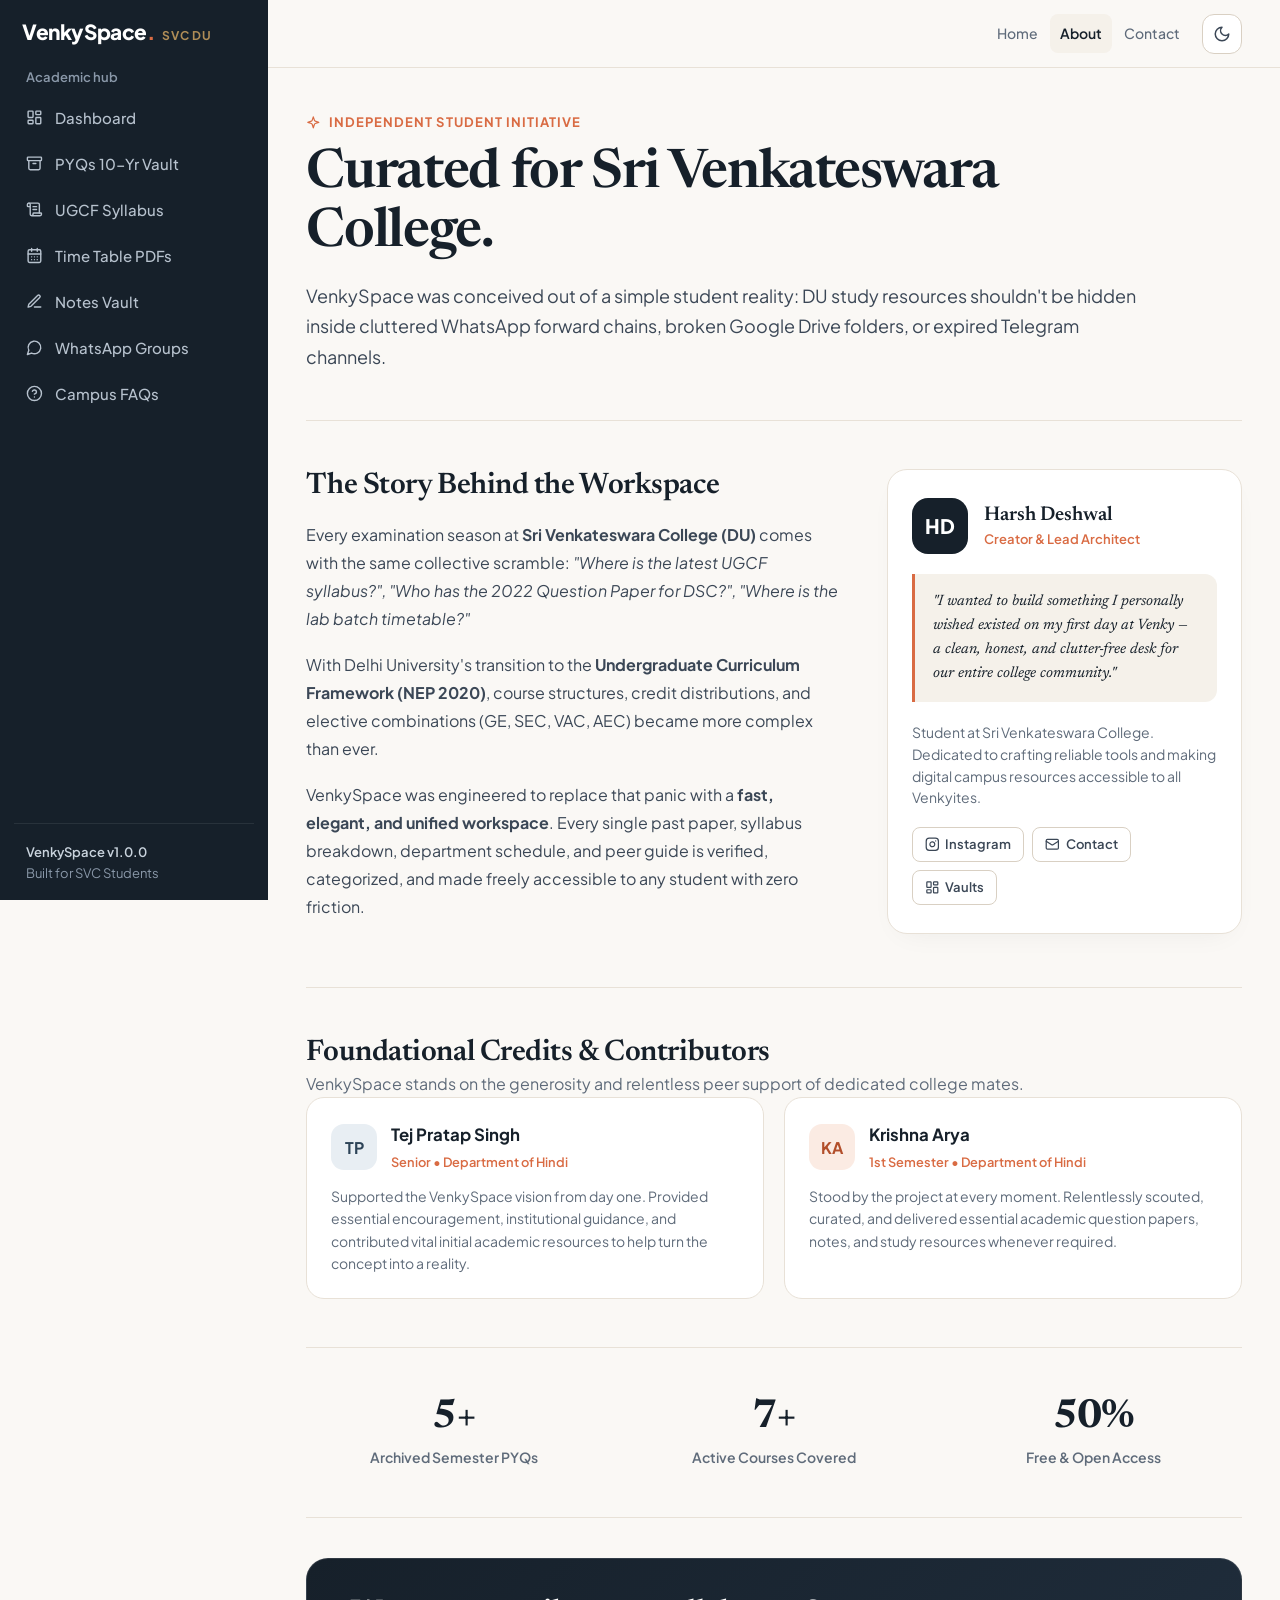
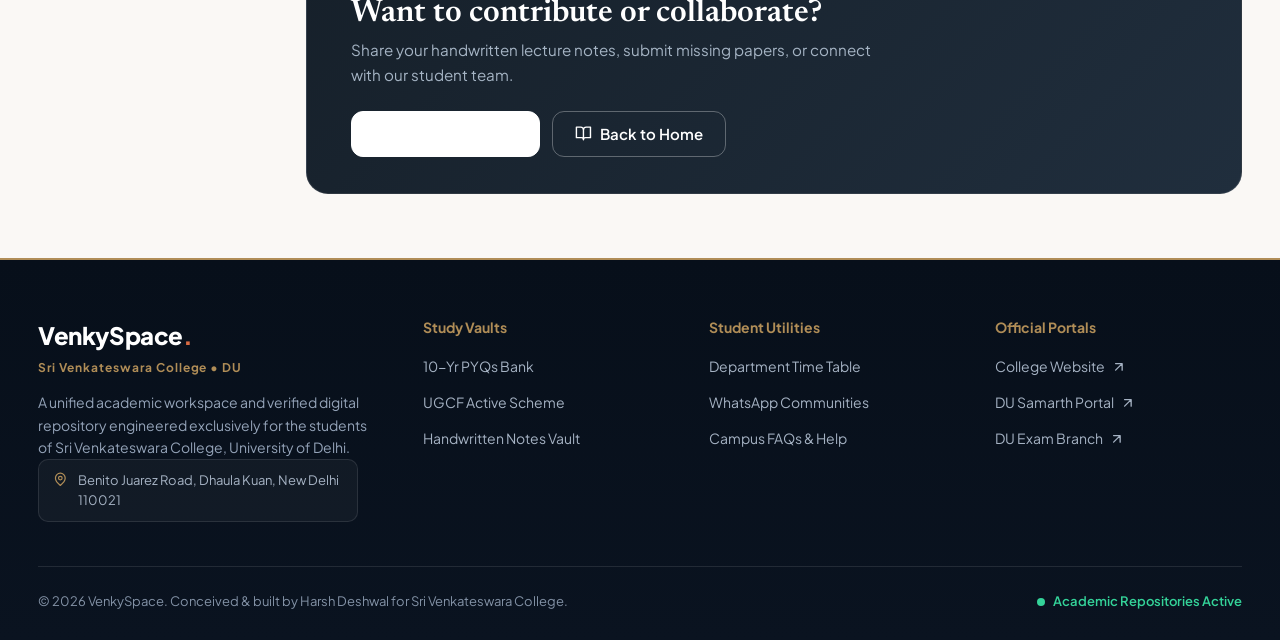
==== academic-resources/about.html @ bae062e0 "Add files via upload" ====
<!DOCTYPE html>
<html lang="en">
<head>
<meta charset="UTF-8">
<meta name="viewport" content="width=device-width, initial-scale=1.0">
<meta name="description" content="Learn about VenkySpace, its creator Harsh Deshwal, and the student team behind Sri Venkateswara College's independent academic workspace.">
<meta name="theme-color" content="#16202A">
<title>About VenkySpace — Built by Harsh Deshwal</title>
<link rel="icon" type="image/x-icon" href="../assets/favicon.ico">
<link rel="preconnect" href="https://fonts.googleapis.com">
<link rel="preconnect" href="https://fonts.gstatic.com" crossorigin>
<link href="https://fonts.googleapis.com/css2?family=Newsreader:opsz,wght@6..72,500..700&family=Plus+Jakarta+Sans:wght@400..800&display=swap" rel="stylesheet">
<style>
:root{--bg:#FAF8F5;--sf:#fff;--sf2:#F5F1EA;--ln:#E8E1D7;--ln2:#D9D0C3;--ink:#16202A;--tx:#3B4756;--mu:#5F6B7A;--co:#D96B43;--gold:#B08D57;--gi:#8A6A36;--t1:#FBEBE3;--t1i:#B24E2A;--t2:#E8EEF3;--t2i:#2D4357;--sb:#FBE9E0;--sl:#D96B43;--si:#8A3A1C;--fc:#C65A33;--bb:#16202A;--bi:#fff;--serif:'Newsreader','Iowan Old Style',Georgia,serif;--sans:'Plus Jakarta Sans',system-ui,-apple-system,'Segoe UI',Roboto,sans-serif;color-scheme:light;
--moon:url("data:image/svg+xml,%3Csvg xmlns='http://www.w3.org/2000/svg' viewBox='0 0 24 24' fill='none' stroke='%23000' stroke-width='2' stroke-linecap='round' stroke-linejoin='round'%3E%3Cpath d='M12 3a6 6 0 0 0 9 9 9 9 0 1 1-9-9z'/%3E%3C/svg%3E");
--sun:url("data:image/svg+xml,%3Csvg xmlns='http://www.w3.org/2000/svg' viewBox='0 0 24 24' fill='none' stroke='%23000' stroke-width='2' stroke-linecap='round' stroke-linejoin='round'%3E%3Ccircle cx='12' cy='12' r='4'/%3E%3Cpath d='M12 2v2M12 20v2M4.9 4.9l1.4 1.4M17.7 17.7l1.4 1.4M2 12h2M20 12h2M6.3 17.7l-1.4 1.4M19.1 4.9l-1.4 1.4'/%3E%3C/svg%3E")}
[data-theme=dark]{--bg:#0F151C;--sf:#172029;--sf2:#1E2933;--ln:#26323E;--ln2:#33414F;--ink:#F3EFE8;--tx:#C9D1DA;--mu:#98A5B3;--gi:#C9A36A;--t1:#3A231B;--t1i:#F0A383;--t2:#1F3041;--t2i:#A9C3DA;--sb:rgba(217,107,67,.2);--sl:#E58A66;--si:#F6C3AE;--fc:#E58A66;--bb:#F3EFE8;--bi:#16202A;color-scheme:dark}
*,*::before,*::after{box-sizing:border-box}
html{background:var(--bg);-webkit-text-size-adjust:100%;scroll-behavior:smooth}
.vs-body{margin:0;background:var(--bg);color:var(--tx);font:400 15px/1.6 var(--sans);-webkit-font-smoothing:antialiased}
.vs-body a{color:inherit;text-decoration:none}
.vs-body h1,.vs-body h2,.vs-body h3,.vs-body p,.vs-body ul{margin:0;padding:0}
.vs-body ul{list-style:none}
.vs-body button{font:inherit;color:inherit}
:focus-visible{outline:2px solid var(--fc);outline-offset:2px}
.vs-ic{width:1.125em;height:1.125em;fill:none;stroke:currentColor;stroke-width:2;stroke-linecap:round;stroke-linejoin:round;flex:none}

/* Shell + Sidebar with Sleek Custom Scrollbar */
.vs-shell{display:grid;grid-template-columns:268px minmax(0,1fr);align-items:start}
.vs-sidebar{
  --bw:#fff;
  --bg2:var(--gold);
  position:sticky;
  top:0;
  height:100vh;
  height:100dvh;
  overflow-y:auto;
  overflow-x:hidden;
  display:flex;
  flex-direction:column;
  padding:22px 14px 16px;
  background:#16202A;
  color:#B7C2CE;
  z-index:60;
  scrollbar-width:thin;
  scrollbar-color:rgba(255,255,255,.18) transparent;
}
.vs-sidebar::-webkit-scrollbar{width:5px}
.vs-sidebar::-webkit-scrollbar-track{background:transparent}
.vs-sidebar::-webkit-scrollbar-thumb{background:rgba(255,255,255,.18);border-radius:10px}
.vs-sidebar::-webkit-scrollbar-thumb:hover{background:rgba(255,255,255,.32)}

.vs-side-top{display:flex;align-items:center;justify-content:space-between;padding:0 8px 24px}
.vs-brand{display:inline-flex;align-items:baseline;gap:8px;line-height:1}
.vs-brand b{font-weight:800;font-size:1.3rem;letter-spacing:-.02em;color:var(--bw)}
.vs-brand b i{font-style:normal;color:var(--co)}
.vs-brand small{font-size:.75rem;font-weight:700;letter-spacing:.06em;color:var(--bg2)}
.vs-nav-label{padding:0 12px 8px;font-size:.8125rem;font-weight:600;color:#8A98A9}
.vs-nav{display:flex;flex-direction:column;gap:2px}
.vs-nav a{position:relative;display:flex;align-items:center;gap:12px;min-height:44px;padding:0 12px;border-radius:10px;font-weight:500;color:#B7C2CE;transition:background-color .15s,color .15s}
.vs-nav a:hover{background:rgba(255,255,255,.06);color:#fff}
.vs-nav a[aria-current=page]{background:rgba(255,255,255,.1);color:#fff;font-weight:600}
.vs-nav a[aria-current=page]::before{content:"";position:absolute;left:0;top:10px;bottom:10px;width:3px;border-radius:0 3px 3px 0;background:var(--co)}
.vs-nav-more{display:none;margin-top:22px}
.vs-side-foot{margin-top:auto;padding:18px 12px 0;border-top:1px solid rgba(255,255,255,.08);font-size:.8125rem;color:#8A98A9}
.vs-side-foot b{display:block;color:#C9D3DD;font-weight:600}
.vs-side-close{display:none;width:40px;height:40px;align-items:center;justify-content:center;border-radius:10px;border:1px solid rgba(255,255,255,.16);background:transparent;color:#C9D3DD;cursor:pointer}
.vs-backdrop{position:fixed;inset:0;z-index:55;background:rgba(7,15,26,.65);opacity:0;visibility:hidden;transition:opacity .3s,visibility 0s .3s}
.vs-backdrop.on{opacity:1;visibility:visible;transition:opacity .3s}

/* Topbar */
.vs-main{min-width:0}
.vs-topbar{--bw:var(--ink);--bg2:var(--gi);position:sticky;top:0;z-index:50;display:flex;align-items:center;gap:20px;min-height:68px;padding:0 clamp(16px,3vw,40px);background:var(--bg);border-bottom:1px solid var(--ln)}
@supports (background:color-mix(in srgb,red,blue)){.vs-topbar{background:color-mix(in srgb,var(--bg) 90%,transparent);-webkit-backdrop-filter:blur(10px);backdrop-filter:blur(10px)}}
.vs-actions{margin-left:auto;display:flex;align-items:center;gap:6px}
.vs-quick{display:flex;gap:2px;margin-right:6px}
.vs-quick a{padding:8px 10px;border-radius:8px;font-size:.875rem;font-weight:500;color:var(--mu)}
.vs-quick a:hover{color:var(--ink);background:var(--sf2)}
.vs-quick a[aria-current=page]{color:var(--ink);background:var(--sf2);font-weight:600}
.vs-icon-btn{width:40px;height:40px;display:inline-flex;align-items:center;justify-content:center;border-radius:12px;border:1px solid var(--ln2);background:var(--sf);color:var(--ink);cursor:pointer}
.vs-icon-btn:hover{background:var(--sf2)}
.vs-hamburger,.vs-topbar-brand{display:none}
#theme-icon{display:block;width:18px;height:18px;font-size:0;line-height:0;background:currentColor;-webkit-mask:var(--moon) center/contain no-repeat;mask:var(--moon) center/contain no-repeat}
[data-theme=dark] #theme-icon{-webkit-mask-image:var(--sun);mask-image:var(--sun)}

/* Page Content */
.vs-content{max-width:1120px;margin:0 auto;padding:44px clamp(16px,3vw,40px) 64px}
.vs-about-hero{padding-bottom:48px;border-bottom:1px solid var(--ln)}
.vs-eyebrow{display:inline-flex;align-items:center;gap:8px;font-size:.8125rem;font-weight:700;letter-spacing:.08em;text-transform:uppercase;color:var(--co);margin-bottom:12px}
.vs-about-hero h1{font:600 clamp(2.3rem,4.5vw,3.4rem)/1.08 var(--serif);letter-spacing:-.025em;color:var(--ink);max-width:24ch}
.vs-about-hero p{margin-top:18px;font-size:1.125rem;line-height:1.7;color:var(--tx);max-width:64ch}

/* Story + Founder */
.vs-story-grid{display:grid;grid-template-columns:1.2fr .8fr;gap:48px;align-items:start;padding:48px 0;border-bottom:1px solid var(--ln)}
.vs-prose h2{font:600 1.85rem/1.2 var(--serif);color:var(--ink);letter-spacing:-.015em;margin-bottom:16px}
.vs-prose p{font-size:1rem;line-height:1.75;color:var(--tx);margin-bottom:18px}
.vs-founder-card{padding:28px 24px;border-radius:20px;background:var(--sf);border:1px solid var(--ln);box-shadow:0 10px 30px -15px rgba(22,32,42,.08)}
.vs-avatar-wrap{display:flex;align-items:center;gap:16px;margin-bottom:20px}
.vs-avatar-initials{width:56px;height:56px;border-radius:16px;background:var(--bb);color:var(--bi);display:grid;place-items:center;font-weight:800;font-size:1.25rem}
.vs-founder-meta h3{font:600 1.25rem/1.2 var(--serif);color:var(--ink)}
.vs-founder-meta p{font-size:.8125rem;font-weight:600;color:var(--co);margin-top:2px}
.vs-founder-quote{position:relative;padding:16px 18px;margin-bottom:20px;background:var(--sf2);border-left:3px solid var(--co);border-radius:0 12px 12px 0;font:italic 400 .9375rem/1.6 var(--serif);color:var(--ink)}
.vs-founder-links{display:flex;flex-wrap:wrap;gap:8px}
.vs-tag{display:inline-flex;align-items:center;gap:6px;padding:6px 12px;border-radius:8px;font-size:.8125rem;font-weight:600;background:var(--sf);border:1px solid var(--ln2);color:var(--tx);transition:all .15s}
.vs-tag:hover{border-color:var(--ink);color:var(--ink);background:var(--sf2)}

/* Special Thanks & Credits Section */
.vs-credits-sec{padding:48px 0;border-bottom:1px solid var(--ln)}
.vs-sec-title{font:600 1.85rem/1.2 var(--serif);color:var(--ink);letter-spacing:-.015em;margin-bottom:8px}
.vs-sec-sub{font-size:1rem;color:var(--mu);margin-bottom:28px}
.vs-credits-grid{display:grid;grid-template-columns:repeat(auto-fit,minmax(300px,1fr));gap:20px}
.vs-credit-card{padding:24px;border-radius:18px;background:var(--sf);border:1px solid var(--ln);display:flex;flex-direction:column;gap:12px;transition:box-shadow .2s}
.vs-credit-card:hover{box-shadow:0 8px 24px -10px rgba(0,0,0,.08)}
.vs-credit-head{display:flex;align-items:center;gap:14px}
.vs-credit-avatar{width:46px;height:46px;border-radius:13px;display:grid;place-items:center;background:var(--t2);color:var(--t2i);font-weight:700;font-size:1rem}
.vs-credit-meta b{font-size:1.05rem;color:var(--ink);display:block}
.vs-credit-meta small{font-size:.8rem;color:var(--co);font-weight:600}
.vs-credit-card p{font-size:.875rem;line-height:1.6;color:var(--mu)}

/* Dynamic Animated Counters */
.vs-stats{display:grid;grid-template-columns:repeat(3,1fr);gap:24px;padding:48px 0;text-align:center;border-bottom:1px solid var(--ln)}
.vs-stat b{display:block;font:700 2.5rem/1.1 var(--serif);color:var(--ink);letter-spacing:-.02em}
.vs-stat span{display:block;margin-top:6px;font-size:.875rem;font-weight:600;color:var(--mu)}

/* High-Contrast Action Banner (No White-on-White Glitch) */
.vs-cta-banner{margin-top:40px;padding:36px clamp(20px,4vw,44px);background:linear-gradient(135deg,#16202A 0%,#202E3D 100%);color:#fff;border-radius:22px;border:1px solid rgba(255,255,255,.1);display:flex;align-items:center;justify-content:space-between;flex-wrap:wrap;gap:24px}
.vs-cta-banner h2{font:600 clamp(1.45rem,2.8vw,1.95rem)/1.2 var(--serif);color:#fff}
.vs-cta-banner p{margin-top:6px;color:#A5B4C4;max-width:50ch;font-size:.95rem}
.vs-cta-actions{display:flex;gap:12px;flex-wrap:wrap}
.vs-btn{display:inline-flex;align-items:center;justify-content:center;gap:8px;min-height:46px;padding:0 22px;border-radius:12px;font-weight:600;font-size:.9375rem;transition:all .15s}
.vs-btn-white{background:#fff;color:#16202A;border:1px solid #fff}
.vs-btn-white:hover{background:#F5F1EA;border-color:#F5F1EA}
.vs-btn-outline{background:transparent;color:#fff;border:1px solid rgba(255,255,255,.3)}
.vs-btn-outline:hover{background:rgba(255,255,255,.1);border-color:#fff}

/* Footer */
.vs-footer{padding:56px 0 28px;background:linear-gradient(180deg,#070F1A,#0A1320);border-top:2px solid #B08D57;color:#CBD5E1}
.vs-footer-in{max-width:1320px;margin:0 auto;padding:0 clamp(16px,3vw,40px)}
.vs-footer-cols{display:grid;grid-template-columns:1.4fr 1fr 1fr 1fr;gap:40px;margin-bottom:44px}
.vs-footer-brand{font-weight:800;font-size:1.5rem;letter-spacing:-.02em;color:#fff}
.vs-footer-brand i{font-style:normal;color:var(--co)}
.vs-footer-badge{display:block;margin:4px 0 14px;font-size:.75rem;font-weight:700;letter-spacing:.08em;color:#B08D57}
.vs-footer-bio{max-width:340px;margin-bottom:18px;font-size:.875rem;line-height:1.6;color:#94A3B8}
.vs-address{display:flex;gap:10px;max-width:320px;padding:10px 14px;border:1px solid rgba(255,255,255,.1);border-radius:10px;background:rgba(255,255,255,.04);font-size:.8125rem;color:#A5B2C3}
.vs-address .vs-ic{margin-top:2px;color:#B08D57}
.vs-footer h3{margin-bottom:16px;font-size:.875rem;font-weight:700;color:#B08D57}
.vs-footer li+li{margin-top:12px}
.vs-footer li a{display:inline-flex;align-items:center;gap:6px;font-size:.875rem;color:#A5B2C3;transition:color .2s}
.vs-footer li a:hover{color:#E8825C}
.vs-footer-low{display:flex;flex-wrap:wrap;justify-content:space-between;align-items:center;gap:12px;padding-top:24px;border-top:1px solid rgba(255,255,255,.1);font-size:.8125rem;color:#8392A6}
.vs-status{display:inline-flex;align-items:center;gap:8px;font-weight:600;color:#34D399}
.vs-status::before{content:"";width:8px;height:8px;border-radius:50%;background:currentColor}

/* Responsive */
@media (max-width:991px){
.vs-shell{display:block}
.vs-sidebar{position:fixed;inset:0 auto 0 0;width:min(300px,86vw);transform:translateX(-102%);visibility:hidden;transition:transform .3s cubic-bezier(.16,1,.3,1),visibility 0s .3s}
.vs-sidebar.is-open{transform:none;visibility:visible;box-shadow:8px 0 32px rgba(0,0,0,.45);transition:transform .3s cubic-bezier(.16,1,.3,1)}
.vs-side-close{display:inline-flex}
.vs-nav-more{display:block}
.vs-topbar{padding-top:10px;padding-bottom:10px}
.vs-hamburger{display:inline-flex;width:44px;height:44px}
.vs-topbar-brand{display:inline-flex;margin-right:auto}
.vs-story-grid{grid-template-columns:1fr;gap:36px}
.vs-footer-cols{grid-template-columns:repeat(2,minmax(0,1fr))}
}
@media (max-width:640px){
.vs-content{padding-top:28px}
.vs-stats{grid-template-columns:1fr;gap:24px}
.vs-cta-banner{flex-direction:column;align-items:flex-start}
.vs-cta-actions{width:100%}
.vs-cta-actions .vs-btn{flex:1 1 100%}
.vs-footer-cols{grid-template-columns:1fr;gap:32px}
.vs-footer-low{flex-direction:column;align-items:flex-start}
}
@media (prefers-reduced-motion:reduce){html{scroll-behavior:auto}*,*::before,*::after{transition:none!important}}
</style>
</head>
<body class="vs-body">

<svg width="0" height="0" style="position:absolute" focusable="false" aria-hidden="true"><defs>
<symbol id="i-menu" viewBox="0 0 24 24"><path d="M4 6h16M4 12h16M4 18h16"/></symbol>
<symbol id="i-x" viewBox="0 0 24 24"><path d="M18 6 6 18M6 6l12 12"/></symbol>
<symbol id="i-arrow" viewBox="0 0 24 24"><path d="M5 12h14m-7-7 7 7-7 7"/></symbol>
<symbol id="i-up-right" viewBox="0 0 24 24"><path d="M7 7h10v10M7 17 17 7"/></symbol>
<symbol id="i-book" viewBox="0 0 24 24"><path d="M2 3h6a4 4 0 0 1 4 4v14a3 3 0 0 0-3-3H2zM22 3h-6a4 4 0 0 0-4 4v14a3 3 0 0 1 3-3h7z"/></symbol>
<symbol id="i-vault" viewBox="0 0 24 24"><rect width="20" height="5" x="2" y="3" rx="1"/><path d="M4 8v11a2 2 0 0 0 2 2h12a2 2 0 0 0 2-2V8M10 12h4"/></symbol>
<symbol id="i-scroll" viewBox="0 0 24 24"><path d="M15 12h-5M15 8h-5M19 17V5a2 2 0 0 0-2-2H4"/><path d="M8 21h12a2 2 0 0 0 2-2v-1a1 1 0 0 0-1-1H11a1 1 0 0 0-1 1v1a2 2 0 1 1-4 0V5a2 2 0 1 0-4 0v2a1 1 0 0 0 1 1h3"/></symbol>
<symbol id="i-cal" viewBox="0 0 24 24"><path d="M8 2v4M16 2v4M3 10h18M8 14h.01M12 14h.01M16 14h.01M8 18h.01M12 18h.01M16 18h.01"/><rect width="18" height="18" x="3" y="4" rx="2"/></symbol>
<symbol id="i-pen" viewBox="0 0 24 24"><path d="M12 20h9M16.5 3.5a2.1 2.1 0 0 1 3 3L7 19l-4 1 1-4z"/></symbol>
<symbol id="i-chat" viewBox="0 0 24 24"><path d="M7.9 20A9 9 0 1 0 4 16.1L2 22z"/></symbol>
<symbol id="i-help" viewBox="0 0 24 24"><circle cx="12" cy="12" r="10"/><path d="M9.1 9a3 3 0 0 1 5.8 1c0 2-3 3-3 3M12 17h.01"/></symbol>
<symbol id="i-dash" viewBox="0 0 24 24"><rect width="7" height="9" x="3" y="3" rx="1"/><rect width="7" height="5" x="14" y="3" rx="1"/><rect width="7" height="9" x="14" y="12" rx="1"/><rect width="7" height="5" x="3" y="16" rx="1"/></symbol>
<symbol id="i-info" viewBox="0 0 24 24"><circle cx="12" cy="12" r="10"/><path d="M12 16v-4M12 8h.01"/></symbol>
<symbol id="i-mail" viewBox="0 0 24 24"><rect width="20" height="16" x="2" y="4" rx="2"/><path d="m22 7-8.97 5.7a1.94 1.94 0 0 1-2.06 0L2 7"/></symbol>
<symbol id="i-pin" viewBox="0 0 24 24"><path d="M20 10c0 6-8 12-8 12S4 16 4 10a8 8 0 0 1 16 0z"/><circle cx="12" cy="10" r="3"/></symbol>
<symbol id="i-sparkles" viewBox="0 0 24 24"><path d="m12 3-1.9 5.8a2 2 0 0 1-1.3 1.3L3 12l5.8 1.9a2 2 0 0 1 1.3 1.3L12 21l1.9-5.8a2 2 0 0 1 1.3-1.3L21 12l-5.8-1.9a2 2 0 0 1-1.3-1.3Z"/></symbol>
<symbol id="i-users" viewBox="0 0 24 24"><path d="M16 21v-2a4 4 0 0 0-4-4H6a4 4 0 0 0-4 4v2"/><circle cx="9" cy="7" r="4"/><path d="M22 21v-2a4 4 0 0 0-3-3.87M16 3.13a4 4 0 0 1 0 7.75"/></symbol>
<symbol id="i-instagram" viewBox="0 0 24 24"><rect width="20" height="20" x="2" y="2" rx="5" ry="5"/><path d="M16 11.37A4 4 0 1 1 12.63 8 4 4 0 0 1 16 11.37z"/><line x1="17.5" x2="17.51" y1="6.5" y2="6.5"/></symbol>
</defs></svg>

<div class="vs-backdrop" id="sidebar-backdrop" aria-hidden="true"></div>

<div class="vs-shell">

  <!-- SIDEBAR: Relative paths to ../index.html -->
  <aside class="vs-sidebar" id="workspace-sidebar" aria-label="Academic Hub Sidebar">
    <div class="vs-side-top">
      <a href="../index.html" class="vs-brand" aria-label="VenkySpace Home"><b>VenkySpace<i>.</i></b><small>SVC DU</small></a>
      <button class="vs-side-close" id="sidebar-close-btn" type="button" aria-label="Close navigation menu"><svg class="vs-ic"><use href="#i-x"/></svg></button>
    </div>
    <div class="vs-nav-label">Academic hub</div>
    <nav class="vs-nav" aria-label="Academic hub">
      <a href="../index.html"><svg class="vs-ic"><use href="#i-dash"/></svg>Dashboard</a>
      <a href="pyqs.html"><svg class="vs-ic"><use href="#i-vault"/></svg>PYQs 10-Yr Vault</a>
      <a href="syllabus.html"><svg class="vs-ic"><use href="#i-scroll"/></svg>UGCF Syllabus</a>
      <a href="timetable.html"><svg class="vs-ic"><use href="#i-cal"/></svg>Time Table PDFs</a>
      <a href="notes.html"><svg class="vs-ic"><use href="#i-pen"/></svg>Notes Vault</a>
      <a href="officialwagroups.html"><svg class="vs-ic"><use href="#i-chat"/></svg>WhatsApp Groups</a>
      <a href="campusfaq.html"><svg class="vs-ic"><use href="#i-help"/></svg>Campus FAQs</a>
    </nav>
    <div class="vs-nav-more">
      <div class="vs-nav-label">More</div>
      <nav class="vs-nav" aria-label="More">
        <a href="about.html" aria-current="page"><svg class="vs-ic"><use href="#i-info"/></svg>About</a>
        <a href="contact.html"><svg class="vs-ic"><use href="#i-mail"/></svg>Contact</a>
      </nav>
    </div>
    <div class="vs-side-foot"><b>VenkySpace v1.0.0</b>Built for SVC Students</div>
  </aside>

  <div class="vs-main">

    <!-- TOPBAR -->
    <header class="vs-topbar" id="vs-topbar">
      <button class="vs-icon-btn vs-hamburger" id="mobile-hamburger" type="button" aria-label="Open navigation menu" aria-expanded="false" aria-controls="workspace-sidebar"><svg class="vs-ic"><use href="#i-menu"/></svg></button>
      <a href="../index.html" class="vs-brand vs-topbar-brand" aria-label="VenkySpace Home"><b>VenkySpace<i>.</i></b><small>SVC DU</small></a>
      <div class="vs-actions">
        <nav class="vs-quick" aria-label="Quick links">
          <a href="../index.html">Home</a><a href="about.html" aria-current="page">About</a><a href="contact.html">Contact</a>
        </nav>
        <button class="vs-icon-btn theme-toggle-btn" id="theme-toggle" type="button" aria-label="Toggle Theme" title="Switch Theme"><span id="theme-icon">🌙</span></button>
      </div>
    </header>

    <main class="vs-content">

      <!-- HERO -->
      <section class="vs-about-hero">
        <span class="vs-eyebrow"><svg class="vs-ic"><use href="#i-sparkles"/></svg> Independent Student Initiative</span>
        <h1>Curated for Sri Venkateswara College.</h1>
        <p>VenkySpace was conceived out of a simple student reality: DU study resources shouldn't be hidden inside cluttered WhatsApp forward chains, broken Google Drive folders, or expired Telegram channels.</p>
      </section>

      <!-- STORY + FOUNDER -->
      <section class="vs-story-grid">
        <div class="vs-prose">
          <h2>The Story Behind the Workspace</h2>
          <p>Every examination season at <strong>Sri Venkateswara College (DU)</strong> comes with the same collective scramble: <em>"Where is the latest UGCF syllabus?", "Who has the 2022 Question Paper for DSC?", "Where is the lab batch timetable?"</em></p>
          <p>With Delhi University's transition to the <strong>Undergraduate Curriculum Framework (NEP 2020)</strong>, course structures, credit distributions, and elective combinations (GE, SEC, VAC, AEC) became more complex than ever.</p>
          <p>VenkySpace was engineered to replace that panic with a <strong>fast, elegant, and unified workspace</strong>. Every single past paper, syllabus breakdown, department schedule, and peer guide is verified, categorized, and made freely accessible to any student with zero friction.</p>
        </div>

        <aside class="vs-founder-card">
          <div class="vs-avatar-wrap">
            <div class="vs-avatar-initials">HD</div>
            <div class="vs-founder-meta">
              <h3>Harsh Deshwal</h3>
              <p>Creator &amp; Lead Architect</p>
            </div>
          </div>
          <div class="vs-founder-quote">
            "I wanted to build something I personally wished existed on my first day at Venky — a clean, honest, and clutter-free desk for our entire college community."
          </div>
          <p style="font-size: .875rem; color: var(--mu); margin-bottom: 18px; line-height: 1.55;">
            Student at Sri Venkateswara College. Dedicated to crafting reliable tools and making digital campus resources accessible to all Venkyites.
          </p>
          <div class="vs-founder-links">
            <a href="https://www.instagram.com/venkyspace.svc/" target="_blank" rel="noopener noreferrer" class="vs-tag"><svg class="vs-ic"><use href="#i-instagram"/></svg> Instagram</a>
            <a href="contact.html" class="vs-tag"><svg class="vs-ic"><use href="#i-mail"/></svg> Contact</a>
            <a href="../index.html" class="vs-tag"><svg class="vs-ic"><use href="#i-dash"/></svg> Vaults</a>
          </div>
        </aside>
      </section>

      <!-- SPECIAL CREDITS & ACKNOWLEDGMENTS -->
      <section class="vs-credits-sec" aria-labelledby="credits-title">
        <h2 class="vs-sec-title" id="credits-title">Foundational Credits &amp; Contributors</h2>
        <p class="vs-sec-sub">VenkySpace stands on the generosity and relentless peer support of dedicated college mates.</p>
        
        <div class="vs-credits-grid">
          <article class="vs-credit-card">
            <div class="vs-credit-head">
              <div class="vs-credit-avatar">TP</div>
              <div class="vs-credit-meta">
                <b>Tej Pratap Singh</b>
                <small>Senior • Department of Hindi</small>
              </div>
            </div>
            <p>Supported the VenkySpace vision from day one. Provided essential encouragement, institutional guidance, and contributed vital initial academic resources to help turn the concept into a reality.</p>
          </article>

          <article class="vs-credit-card">
            <div class="vs-credit-head">
              <div class="vs-credit-avatar" style="background:var(--t1);color:var(--t1i)">KA</div>
              <div class="vs-credit-meta">
                <b>Krishna Arya</b>
                <small>1st Semester • Department of Hindi</small>
              </div>
            </div>
            <p>Stood by the project at every moment. Relentlessly scouted, curated, and delivered essential academic question papers, notes, and study resources whenever required.</p>
          </article>
        </div>
      </section>

      <!-- ANIMATED METRIC COUNTERS (Counts from 1 upwards) -->
      <section class="vs-stats" id="stats-section" aria-label="Platform Highlights">
        <div class="vs-stat">
          <b class="vs-count-up" data-target="10" data-suffix="+">1</b>
          <span>Archived Semester PYQs</span>
        </div>
        <div class="vs-stat">
          <b class="vs-count-up" data-target="14" data-suffix="+">1</b>
          <span>Active Courses Covered</span>
        </div>
        <div class="vs-stat">
          <b class="vs-count-up" data-target="100" data-suffix="%">1</b>
          <span>Free &amp; Open Access</span>
        </div>
      </section>

      <!-- HIGH-CONTRAST ACTION BANNER -->
      <section class="vs-cta-banner">
        <div>
          <h2>Want to contribute or collaborate?</h2>
          <p>Share your handwritten lecture notes, submit missing papers, or connect with our student team.</p>
        </div>
        <div class="vs-cta-actions">
          <a href="contact.html" class="vs-btn vs-btn-white"><svg class="vs-ic"><use href="#i-mail"/></svg> Send Resources</a>
          <a href="../index.html" class="vs-btn vs-btn-outline"><svg class="vs-ic"><use href="#i-book"/></svg> Back to Home</a>
        </div>
      </section>

    </main>
  </div>
</div>

<!-- FOOTER -->
<footer class="vs-footer">
  <div class="vs-footer-in">
    <div class="vs-footer-cols">
      <div>
        <p class="vs-footer-brand">VenkySpace<i>.</i></p>
        <span class="vs-footer-badge">Sri Venkateswara College • DU</span>
        <p class="vs-footer-bio">A unified academic workspace and verified digital repository engineered exclusively for the students of Sri Venkateswara College, University of Delhi.</p>
        <div class="vs-address"><svg class="vs-ic"><use href="#i-pin"/></svg><span>Benito Juarez Road, Dhaula Kuan, New Delhi 110021</span></div>
      </div>
      <div>
        <h3>Study Vaults</h3>
        <ul>
          <li><a href="pyqs.html">10-Yr PYQs Bank</a></li>
          <li><a href="syllabus.html">UGCF Active Scheme</a></li>
          <li><a href="notes.html">Handwritten Notes Vault</a></li>
        </ul>
      </div>
      <div>
        <h3>Student Utilities</h3>
        <ul>
          <li><a href="timetable.html">Department Time Table</a></li>
          <li><a href="officialwagroups.html">WhatsApp Communities</a></li>
          <li><a href="campusfaq.html">Campus FAQs &amp; Help</a></li>
        </ul>
      </div>
      <div>
        <h3>Official Portals</h3>
        <ul>
          <li><a href="https://www.svc.ac.in" target="_blank" rel="noopener noreferrer">College Website<svg class="vs-ic"><use href="#i-up-right"/></svg></a></li>
          <li><a href="https://slc.uod.ac.in" target="_blank" rel="noopener noreferrer">DU Samarth Portal<svg class="vs-ic"><use href="#i-up-right"/></svg></a></li>
          <li><a href="https://exam.du.ac.in" target="_blank" rel="noopener noreferrer">DU Exam Branch<svg class="vs-ic"><use href="#i-up-right"/></svg></a></li>
        </ul>
      </div>
    </div>
    <div class="vs-footer-low">
      <p>&copy; 2026 VenkySpace. Conceived &amp; built by Harsh Deshwal for Sri Venkateswara College.</p>
      <span class="vs-status">Academic Repositories Active</span>
    </div>
  </div>
</footer>

<script src="../common.js"></script>
<script>
(function () {
  'use strict';
  var $ = function (s, r) { return (r || document).querySelector(s); };
  var $$ = function (s, r) { return [].slice.call((r || document).querySelectorAll(s)); };

  $$('svg.vs-ic').forEach(function (s) { s.setAttribute('aria-hidden', 'true'); });

  /* Mobile drawer */
  var sb = $('#workspace-sidebar'), bd = $('#sidebar-backdrop'), burger = $('#mobile-hamburger'),
      closeBtn = $('#sidebar-close-btn'), mq = window.matchMedia('(max-width:991px)');

  function openDrawer() {
    if (!sb) return;
    sb.classList.add('is-open'); if (bd) bd.classList.add('on');
    if (burger) burger.setAttribute('aria-expanded', 'true');
    document.body.style.overflow = 'hidden';
    if (closeBtn) closeBtn.focus();
  }
  function closeDrawer(refocus) {
    if (!sb) return;
    sb.classList.remove('is-open'); if (bd) bd.classList.remove('on');
    if (burger) burger.setAttribute('aria-expanded', 'false');
    document.body.style.overflow = '';
    if (refocus && burger) burger.focus();
  }
  if (burger) burger.addEventListener('click', openDrawer);
  if (closeBtn) closeBtn.addEventListener('click', function () { closeDrawer(true); });
  if (bd) bd.addEventListener('click', function () { closeDrawer(true); });
  if (sb) {
    $$('a', sb).forEach(function (a) {
      a.addEventListener('click', function () { if (mq.matches) closeDrawer(false); });
    });
  }

  /* Theme toggle fallback */
  var themeToggle = $('#theme-toggle');
  if (themeToggle) {
    var stored = localStorage.getItem('theme') || (window.matchMedia('(prefers-color-scheme: dark)').matches ? 'dark' : 'light');
    if (stored === 'dark') document.documentElement.setAttribute('data-theme', 'dark');

    themeToggle.addEventListener('click', function () {
      var isDark = document.documentElement.getAttribute('data-theme') === 'dark';
      var next = isDark ? 'light' : 'dark';
      document.documentElement.setAttribute('data-theme', next);
      localStorage.setItem('theme', next);
    });
  }

  /* Animated number counter (counts up from 1 to target) */
  var statsSec = document.getElementById('stats-section');
  if (statsSec && 'IntersectionObserver' in window) {
    var counters = $$('.vs-count-up');
    var started = false;
    var observer = new IntersectionObserver(function(entries) {
      if (entries[0].isIntersecting && !started) {
        started = true;
        counters.forEach(function(counter) {
          var target = parseInt(counter.getAttribute('data-target'), 10);
          var suffix = counter.getAttribute('data-suffix') || '';
          var duration = 1600;
          var startTime = null;

          function step(currentTime) {
            if (!startTime) startTime = currentTime;
            var progress = Math.min((currentTime - startTime) / duration, 1);
            var ease = progress * (2 - progress); // smooth ease-out
            var currentVal = Math.floor(ease * (target - 1)) + 1;
            counter.textContent = currentVal + suffix;
            if (progress < 1) {
              requestAnimationFrame(step);
            } else {
              counter.textContent = target + suffix;
            }
          }
          requestAnimationFrame(step);
        });
        observer.unobserve(statsSec);
      }
    }, { threshold: 0.25 });
    observer.observe(statsSec);
  }
})();
</script>
</body>
</html>
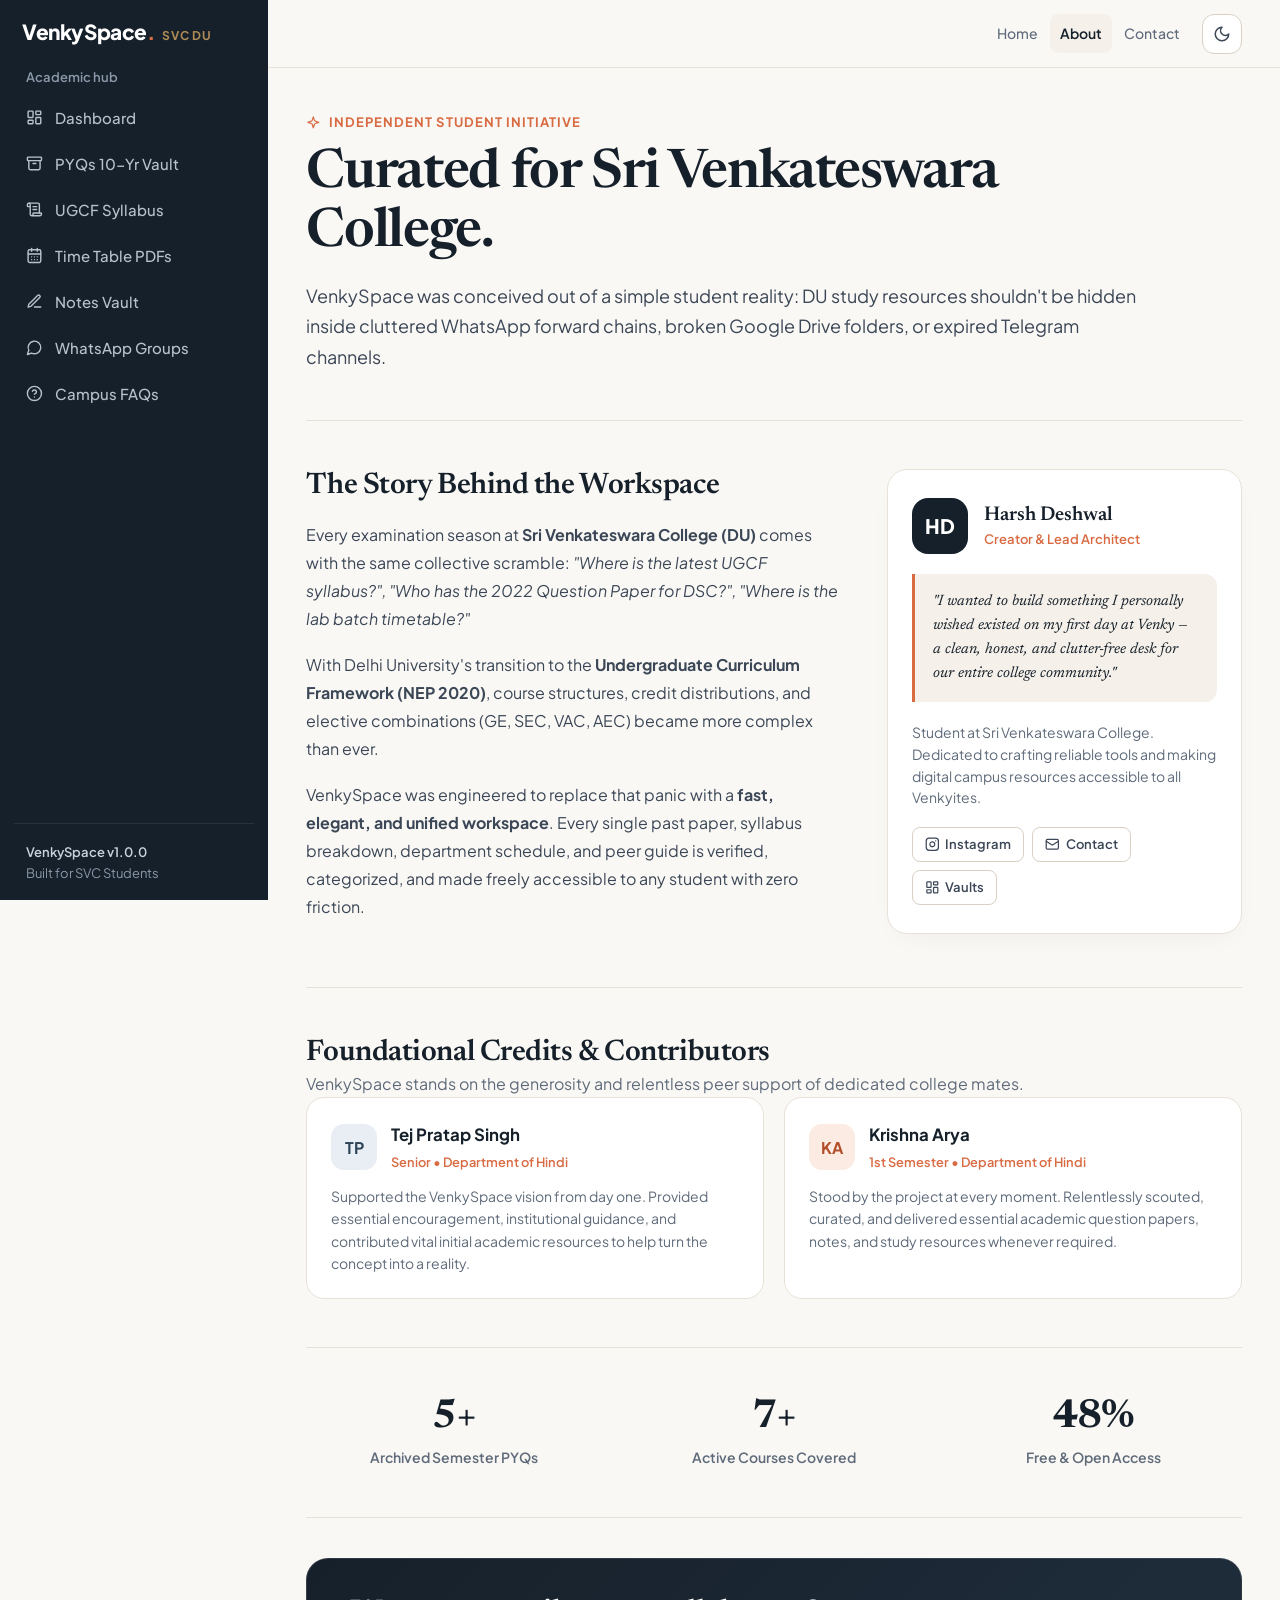
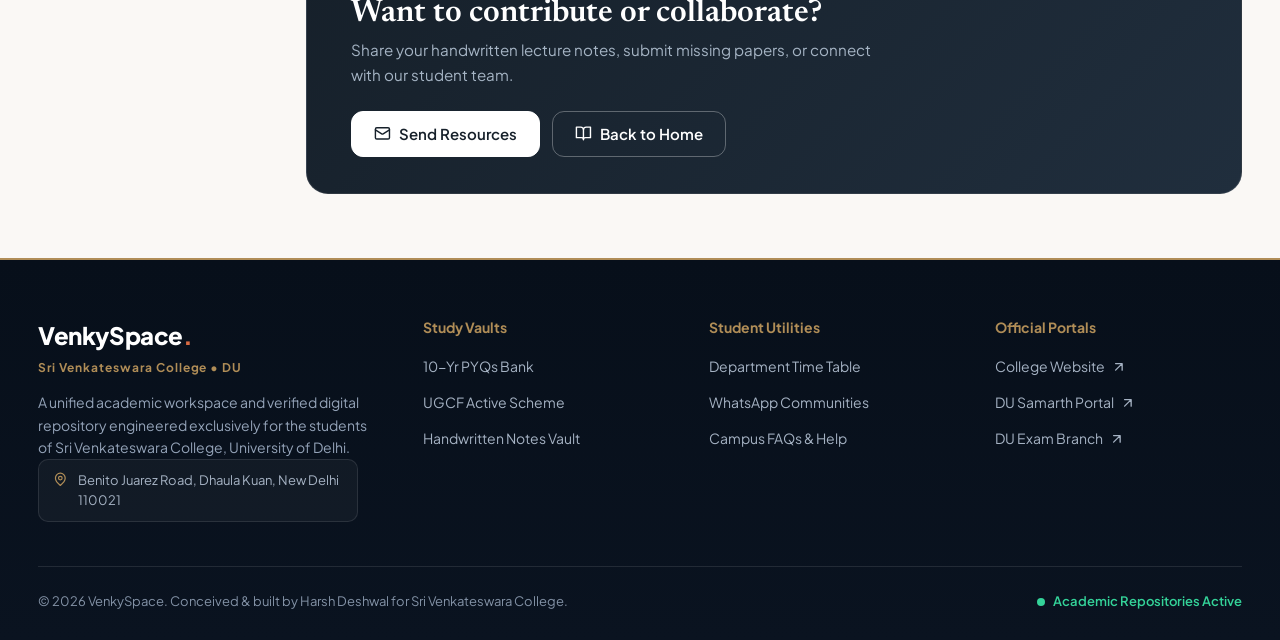
==== commit e8c3d592: "Add files via upload" ====
--- a/academic-resources/about.html
+++ b/academic-resources/about.html
@@ -128,10 +128,11 @@
 .vs-cta-banner p{margin-top:6px;color:#A5B4C4;max-width:50ch;font-size:.95rem}
 .vs-cta-actions{display:flex;gap:12px;flex-wrap:wrap}
 .vs-btn{display:inline-flex;align-items:center;justify-content:center;gap:8px;min-height:46px;padding:0 22px;border-radius:12px;font-weight:600;font-size:.9375rem;transition:all .15s}
-.vs-btn-white{background:#fff;color:#16202A;border:1px solid #fff}
-.vs-btn-white:hover{background:#F5F1EA;border-color:#F5F1EA}
-.vs-btn-outline{background:transparent;color:#fff;border:1px solid rgba(255,255,255,.3)}
-.vs-btn-outline:hover{background:rgba(255,255,255,.1);border-color:#fff}
+/* Prefixed with .vs-body so these beat ".vs-body a{color:inherit}", which was turning the white button's text white */
+.vs-body .vs-btn-white{background:#fff;color:#16202A;border:1px solid #fff}
+.vs-body .vs-btn-white:hover{background:#F5F1EA;border-color:#F5F1EA;color:#16202A}
+.vs-body .vs-btn-outline{background:transparent;color:#fff;border:1px solid rgba(255,255,255,.3)}
+.vs-body .vs-btn-outline:hover{background:rgba(255,255,255,.1);border-color:#fff;color:#fff}
 
 /* Footer */
 .vs-footer{padding:56px 0 28px;background:linear-gradient(180deg,#070F1A,#0A1320);border-top:2px solid #B08D57;color:#CBD5E1}
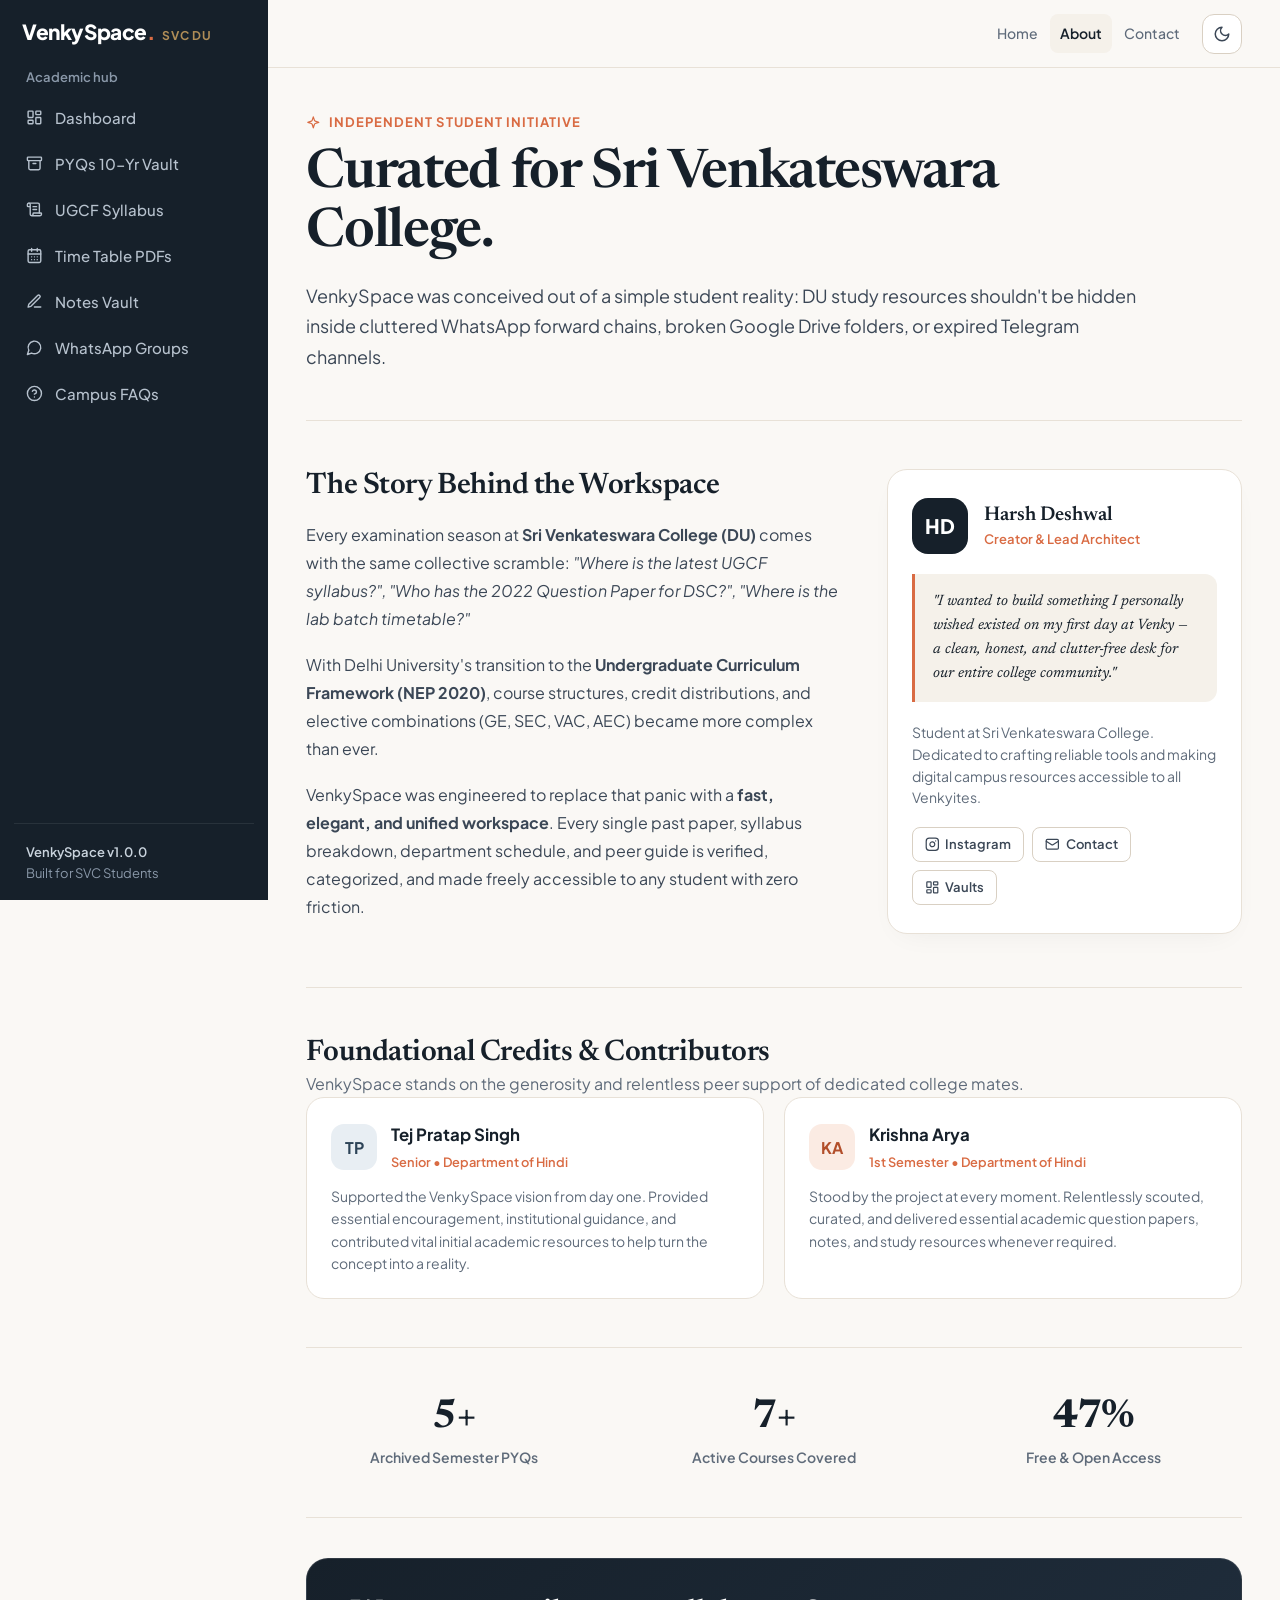
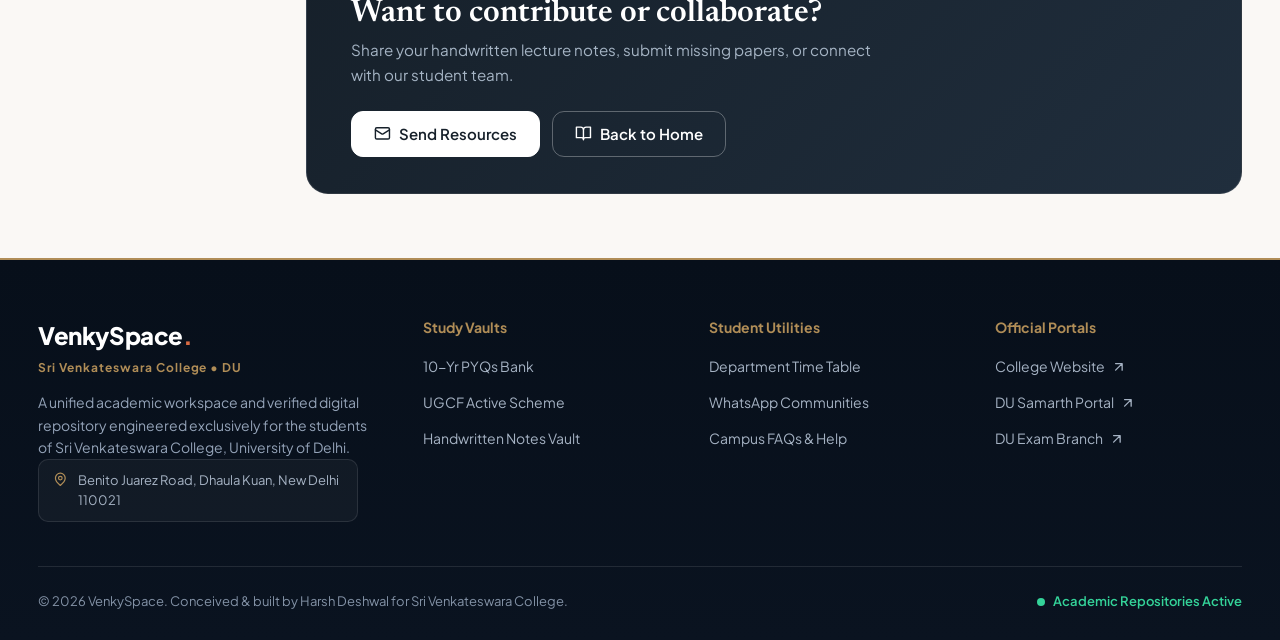
==== commit 42892b97: "Add files via upload" ====
--- a/academic-resources/about.html
+++ b/academic-resources/about.html
@@ -176,6 +176,13 @@
 }
 @media (prefers-reduced-motion:reduce){html{scroll-behavior:auto}*,*::before,*::after{transition:none!important}}
 </style>
+<script type="text/javascript">
+    (function(c,l,a,r,i,t,y){
+        c[a]=c[a]||function(){(c[a].q=c[a].q||[]).push(arguments)};
+        t=l.createElement(r);t.async=1;t.src="https://www.clarity.ms/tag/"+i;
+        y=l.getElementsByTagName(r)[0];y.parentNode.insertBefore(t,y);
+    })(window, document, "clarity", "script", "zaesi27ysh");
+</script>
 </head>
 <body class="vs-body">
 
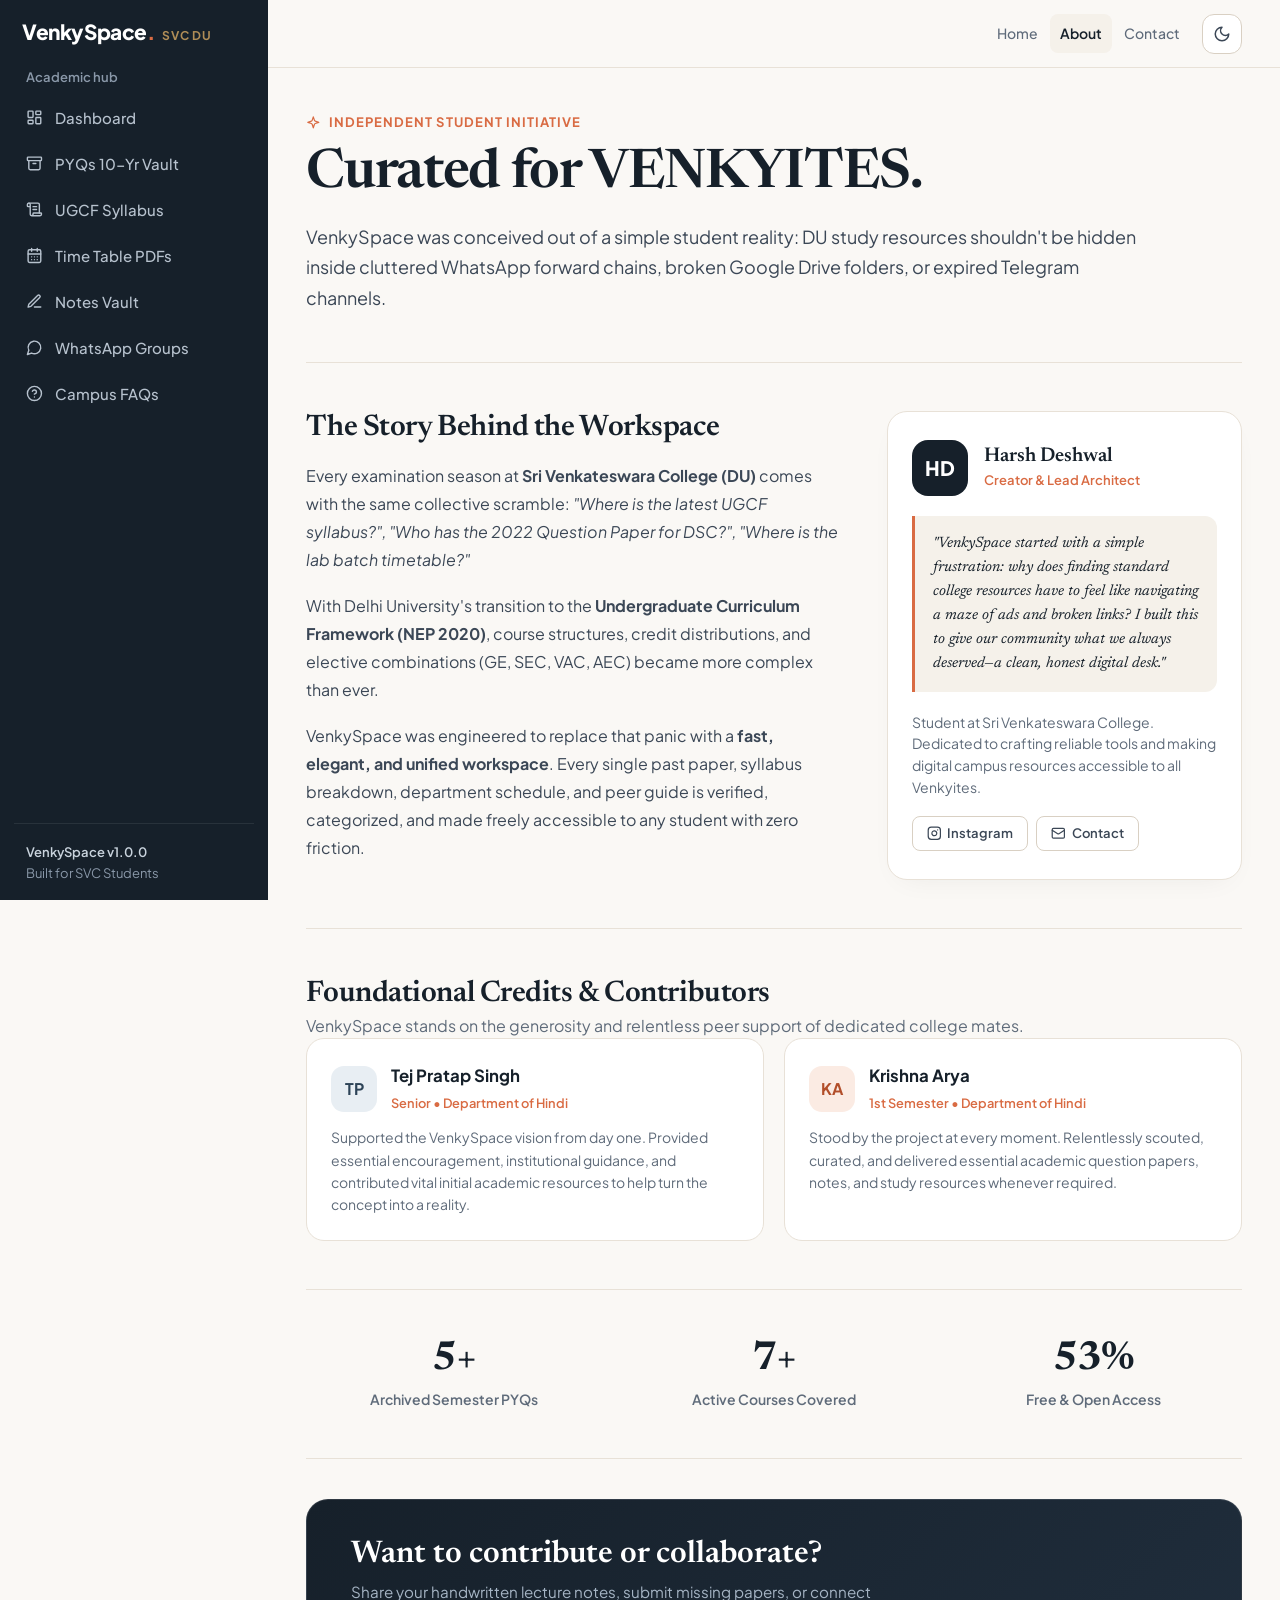
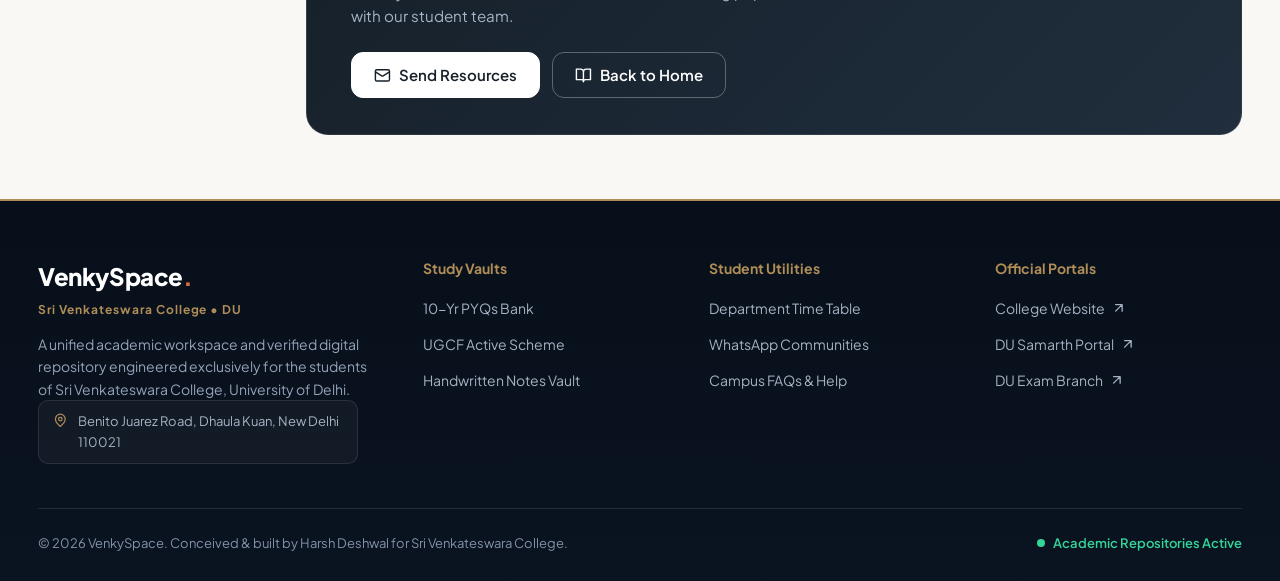
==== commit 9e056235: "Add files via upload" ====
--- a/academic-resources/about.html
+++ b/academic-resources/about.html
@@ -101,7 +101,7 @@
 .vs-founder-meta p{font-size:.8125rem;font-weight:600;color:var(--co);margin-top:2px}
 .vs-founder-quote{position:relative;padding:16px 18px;margin-bottom:20px;background:var(--sf2);border-left:3px solid var(--co);border-radius:0 12px 12px 0;font:italic 400 .9375rem/1.6 var(--serif);color:var(--ink)}
 .vs-founder-links{display:flex;flex-wrap:wrap;gap:8px}
-.vs-tag{display:inline-flex;align-items:center;gap:6px;padding:6px 12px;border-radius:8px;font-size:.8125rem;font-weight:600;background:var(--sf);border:1px solid var(--ln2);color:var(--tx);transition:all .15s}
+.vs-tag{display:inline-flex;align-items:center;gap:6px;padding:6px 14px;border-radius:8px;font-size:.8125rem;font-weight:600;background:var(--sf);border:1px solid var(--ln2);color:var(--tx);transition:all .15s}
 .vs-tag:hover{border-color:var(--ink);color:var(--ink);background:var(--sf2)}
 
 /* Special Thanks & Credits Section */
@@ -122,13 +122,12 @@
 .vs-stat b{display:block;font:700 2.5rem/1.1 var(--serif);color:var(--ink);letter-spacing:-.02em}
 .vs-stat span{display:block;margin-top:6px;font-size:.875rem;font-weight:600;color:var(--mu)}
 
-/* High-Contrast Action Banner (No White-on-White Glitch) */
+/* High-Contrast Action Banner */
 .vs-cta-banner{margin-top:40px;padding:36px clamp(20px,4vw,44px);background:linear-gradient(135deg,#16202A 0%,#202E3D 100%);color:#fff;border-radius:22px;border:1px solid rgba(255,255,255,.1);display:flex;align-items:center;justify-content:space-between;flex-wrap:wrap;gap:24px}
 .vs-cta-banner h2{font:600 clamp(1.45rem,2.8vw,1.95rem)/1.2 var(--serif);color:#fff}
 .vs-cta-banner p{margin-top:6px;color:#A5B4C4;max-width:50ch;font-size:.95rem}
 .vs-cta-actions{display:flex;gap:12px;flex-wrap:wrap}
 .vs-btn{display:inline-flex;align-items:center;justify-content:center;gap:8px;min-height:46px;padding:0 22px;border-radius:12px;font-weight:600;font-size:.9375rem;transition:all .15s}
-/* Prefixed with .vs-body so these beat ".vs-body a{color:inherit}", which was turning the white button's text white */
 .vs-body .vs-btn-white{background:#fff;color:#16202A;border:1px solid #fff}
 .vs-body .vs-btn-white:hover{background:#F5F1EA;border-color:#F5F1EA;color:#16202A}
 .vs-body .vs-btn-outline{background:transparent;color:#fff;border:1px solid rgba(255,255,255,.3)}
@@ -256,7 +255,7 @@
       <!-- HERO -->
       <section class="vs-about-hero">
         <span class="vs-eyebrow"><svg class="vs-ic"><use href="#i-sparkles"/></svg> Independent Student Initiative</span>
-        <h1>Curated for Sri Venkateswara College.</h1>
+        <h1>Curated for VENKYITES.</h1>
         <p>VenkySpace was conceived out of a simple student reality: DU study resources shouldn't be hidden inside cluttered WhatsApp forward chains, broken Google Drive folders, or expired Telegram channels.</p>
       </section>
 
@@ -278,7 +277,7 @@
             </div>
           </div>
           <div class="vs-founder-quote">
-            "I wanted to build something I personally wished existed on my first day at Venky — a clean, honest, and clutter-free desk for our entire college community."
+            "VenkySpace started with a simple frustration: why does finding standard college resources have to feel like navigating a maze of ads and broken links? I built this to give our community what we always deserved—a clean, honest digital desk."
           </div>
           <p style="font-size: .875rem; color: var(--mu); margin-bottom: 18px; line-height: 1.55;">
             Student at Sri Venkateswara College. Dedicated to crafting reliable tools and making digital campus resources accessible to all Venkyites.
@@ -286,7 +285,6 @@
           <div class="vs-founder-links">
             <a href="https://www.instagram.com/venkyspace.svc/" target="_blank" rel="noopener noreferrer" class="vs-tag"><svg class="vs-ic"><use href="#i-instagram"/></svg> Instagram</a>
             <a href="contact.html" class="vs-tag"><svg class="vs-ic"><use href="#i-mail"/></svg> Contact</a>
-            <a href="../index.html" class="vs-tag"><svg class="vs-ic"><use href="#i-dash"/></svg> Vaults</a>
           </div>
         </aside>
       </section>
